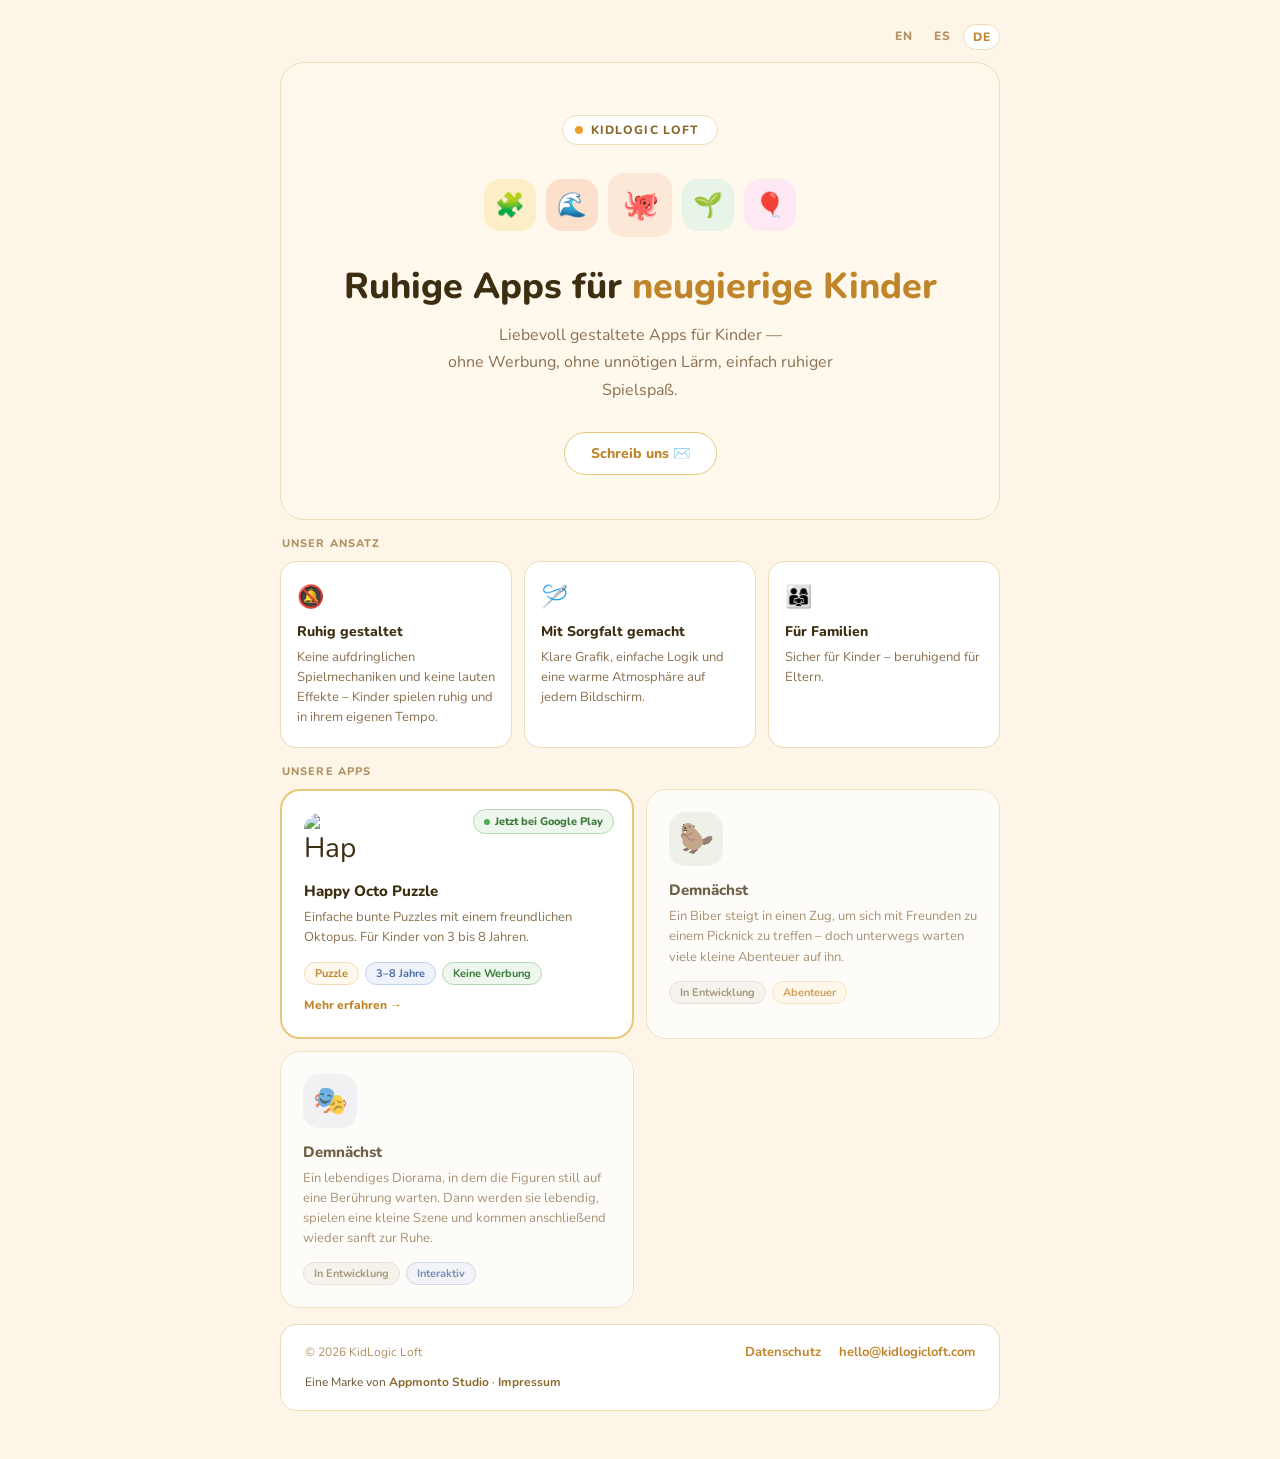
==== de/index.html @ 19730ba8 "Add Appmonto Studio attribution and imprint links KidLogic Loft is a brand of Appmonto Studio, so th" ====
<!DOCTYPE html>
<html lang="de">
<head>
  <meta charset="UTF-8" />
  <meta name="viewport" content="width=device-width, initial-scale=1.0" />
  <title>KidLogic Loft — Ruhige Apps für neugierige Kinder</title>
  <meta name="description" content="KidLogic Loft entwickelt liebevoll gestaltete Apps für Kinder — ohne Werbung, ohne unnötigen Lärm, einfach ruhiger Spielspaß." />
  <meta property="og:title" content="KidLogic Loft — Ruhige Apps für neugierige Kinder" />
  <meta property="og:description" content="Liebevoll gestaltete Apps für Kinder — ohne Werbung, ohne unnötigen Lärm, einfach ruhiger Spielspaß." />
  <meta property="og:url" content="https://kidlogicloft.com/de/" />
  <meta property="og:type" content="website" />
  <meta property="og:image" content="https://kidlogicloft.com/apps/happy-octo-puzzle/banner.png" />
  <meta property="og:image:width" content="1024" />
  <meta property="og:image:height" content="500" />
  <meta property="og:locale" content="de_DE" />
  <meta property="og:locale:alternate" content="en_US" />
  <meta property="og:locale:alternate" content="es_ES" />
  <meta name="twitter:card" content="summary_large_image" />
  <meta name="twitter:title" content="KidLogic Loft — Ruhige Apps für neugierige Kinder" />
  <meta name="twitter:description" content="Liebevoll gestaltete Apps für Kinder — ohne Werbung, ohne unnötigen Lärm." />
  <meta name="twitter:image" content="https://kidlogicloft.com/apps/happy-octo-puzzle/banner.png" />
  <meta name="theme-color" content="#fff8ec" />
  <link rel="icon" type="image/png" href="../favicon.png" />
  <link rel="apple-touch-icon" href="../apple-touch-icon.png" />
  <link rel="canonical" href="https://kidlogicloft.com/de/" />
  <link rel="alternate" hreflang="en" href="https://kidlogicloft.com/" />
  <link rel="alternate" hreflang="es" href="https://kidlogicloft.com/es/" />
  <link rel="alternate" hreflang="de" href="https://kidlogicloft.com/de/" />
  <link rel="alternate" hreflang="x-default" href="https://kidlogicloft.com/" />
  <script type="application/ld+json">
  {
    "@context": "https://schema.org",
    "@type": "Organization",
    "name": "KidLogic Loft",
    "url": "https://kidlogicloft.com",
    "description": "KidLogic Loft entwickelt liebevoll gestaltete Apps für Kinder — ohne Werbung, ohne unnötigen Lärm, einfach ruhiger Spielspaß.",
    "email": "hello@kidlogicloft.com",
    "sameAs": [
      "https://play.google.com/store/apps/developer?id=KidLogic+Loft"
    ]
  }
  </script>
  <link rel="preconnect" href="https://fonts.googleapis.com" />
  <link rel="preconnect" href="https://fonts.gstatic.com" crossorigin />
  <link href="https://fonts.googleapis.com/css2?family=Nunito:wght@400;700;800&display=swap" rel="stylesheet" />
  <link rel="stylesheet" href="../assets/home.css" />
</head>
<body>
  <main class="page">

    <!-- Language switcher -->
    <nav class="lang-switch" aria-label="Sprache">
      <a href="../" hreflang="en" lang="en">EN</a>
      <a href="../es/" hreflang="es" lang="es">ES</a>
      <a href="./" aria-current="true" hreflang="de" lang="de">DE</a>
    </nav>

    <!-- Hero -->
    <section class="hero">
      <div class="logo-badge">
        <div class="logo-dot"></div>
        <span class="logo-name">KidLogic Loft</span>
      </div>

      <div class="hero-shapes" aria-hidden="true">
        <div class="shape" style="background:#fdeec8;">🧩</div>
        <div class="shape" style="background:#fde0cc;">🌊</div>
        <div class="shape shape-lg" style="background:#fde8d8;">🐙</div>
        <div class="shape" style="background:#e8f4e8;">🌱</div>
        <div class="shape" style="background:#fde8f4;">🎈</div>
      </div>

      <h1>Ruhige Apps für <span>neugierige Kinder</span></h1>
      <p>Liebevoll gestaltete Apps für Kinder —<br>ohne Werbung, ohne unnötigen Lärm, einfach ruhiger Spielspaß.</p>
      <a class="btn-ghost" href="mailto:hello@kidlogicloft.com">Schreib uns ✉️</a>
    </section>

    <!-- Values -->
    <p class="sec-label">Unser Ansatz</p>
    <div class="values">
      <div class="val-card">
        <div class="val-icon" aria-hidden="true">🔕</div>
        <p class="val-title">Ruhig gestaltet</p>
        <p class="val-text">Keine aufdringlichen Spielmechaniken und keine lauten Effekte – Kinder spielen ruhig und in ihrem eigenen Tempo.</p>
      </div>
      <div class="val-card">
        <div class="val-icon" aria-hidden="true">🪡</div>
        <p class="val-title">Mit Sorgfalt gemacht</p>
        <p class="val-text">Klare Grafik, einfache Logik und eine warme Atmosphäre auf jedem Bildschirm.</p>
      </div>
      <div class="val-card">
        <div class="val-icon" aria-hidden="true">👨‍👩‍👧</div>
        <p class="val-title">Für Familien</p>
        <p class="val-text">Sicher für Kinder – beruhigend für Eltern.</p>
      </div>
    </div>

    <!-- Apps -->
    <p class="sec-label">Unsere Apps</p>
    <div class="apps">

      <!-- Happy Octo — live -->
      <a class="app-card app-card--live" href="apps/happy-octo-puzzle/">
        <div class="live-badge"><div class="live-dot"></div>Jetzt bei Google Play</div>
        <div class="app-icon"><img src="../apps/happy-octo-puzzle/icon.png" alt="Happy Octo Puzzle Symbol" /></div>
        <p class="app-name">Happy Octo Puzzle</p>
        <p class="app-desc">Einfache bunte Puzzles mit einem freundlichen Oktopus. Für Kinder von 3 bis 8 Jahren.</p>
        <div class="app-tags">
          <span class="tag tag--warm">Puzzle</span>
          <span class="tag tag--blue">3–8 Jahre</span>
          <span class="tag tag--green">Keine Werbung</span>
        </div>
        <span class="play-link">Mehr erfahren →</span>
      </a>

      <!-- WIP 1 -->
      <div class="app-card app-card--wip">
        <div class="app-icon" style="background:#e8f0e8;">🦫</div>
        <p class="app-name">Demnächst</p>
        <p class="app-desc">Ein Biber steigt in einen Zug, um sich mit Freunden zu einem Picknick zu treffen – doch unterwegs warten viele kleine Abenteuer auf ihn.</p>
        <div class="app-tags">
          <span class="tag tag--gray">In Entwicklung</span>
          <span class="tag tag--warm">Abenteuer</span>
        </div>
      </div>

      <!-- WIP 2 -->
      <div class="app-card app-card--wip">
        <div class="app-icon" style="background:#eef0f8;">🎭</div>
        <p class="app-name">Demnächst</p>
        <p class="app-desc">Ein lebendiges Diorama, in dem die Figuren still auf eine Berührung warten. Dann werden sie lebendig, spielen eine kleine Szene und kommen anschließend wieder sanft zur Ruhe.</p>
        <div class="app-tags">
          <span class="tag tag--gray">In Entwicklung</span>
          <span class="tag tag--blue">Interaktiv</span>
        </div>
      </div>

    </div>

    <!-- Footer -->
    <footer class="footer">
      <span class="footer-copy">© 2026 KidLogic Loft</span>
      <div class="footer-links">
        <a class="footer-link" href="privacy/">Datenschutz</a>
        <a class="footer-link" href="mailto:hello@kidlogicloft.com">hello@kidlogicloft.com</a>
      </div>
      <p class="footer-studio">Eine Marke von <a class="footer-studio-link" href="https://appmonto.com" rel="noopener">Appmonto Studio</a> · <a class="footer-studio-link" href="https://appmonto.com/legal/" rel="noopener">Impressum</a></p>
    </footer>

  </main>
</body>
</html>
---- assets/home.css ----
*, *::before, *::after { box-sizing: border-box; margin: 0; padding: 0; }

body {
  font-family: 'Nunito', sans-serif;
  background: #fdf6e8;
  color: #3d2e12;
  min-height: 100vh;
  padding: 24px 16px 48px;
}

.page {
  max-width: 720px;
  margin: 0 auto;
}

/* ── Language switcher ── */
.lang-switch {
  display: flex;
  justify-content: flex-end;
  gap: 4px;
  margin-bottom: 12px;
}
.lang-switch a {
  font-size: 12px;
  font-weight: 800;
  letter-spacing: 0.04em;
  text-transform: uppercase;
  color: #b09060;
  text-decoration: none;
  padding: 4px 9px;
  border-radius: 100px;
  transition: background 0.15s, color 0.15s;
}
.lang-switch a:hover { background: #fff3de; color: #c0842a; }
.lang-switch a[aria-current="true"] {
  background: #fff;
  color: #c0842a;
  border: 1px solid #f0ddb8;
}

/* ── Hero ── */
.hero {
  background: #fff8ec;
  border-radius: 24px;
  border: 1px solid #f0ddb8;
  padding: 52px 40px 44px;
  text-align: center;
  margin-bottom: 16px;
}

.logo-badge {
  display: inline-flex;
  align-items: center;
  gap: 8px;
  background: #fff;
  border-radius: 100px;
  padding: 6px 18px 6px 12px;
  border: 1px solid #f0ddb8;
  margin-bottom: 28px;
}
.logo-dot {
  width: 8px;
  height: 8px;
  border-radius: 50%;
  background: #e8a030;
  flex-shrink: 0;
}
.logo-name {
  font-size: 12px;
  font-weight: 800;
  color: #8a6a2e;
  letter-spacing: 0.09em;
  text-transform: uppercase;
}

.hero-shapes {
  display: flex;
  justify-content: center;
  align-items: center;
  gap: 10px;
  margin-bottom: 28px;
}
.shape {
  border-radius: 16px;
  display: flex;
  align-items: center;
  justify-content: center;
  font-size: 24px;
  width: 52px;
  height: 52px;
}
.shape-lg {
  width: 64px;
  height: 64px;
  font-size: 30px;
}

.hero h1 {
  font-size: 36px;
  font-weight: 800;
  color: #3d2e12;
  line-height: 1.2;
  margin-bottom: 14px;
}
.hero h1 span { color: #c0842a; }

.hero p {
  font-size: 16px;
  color: #8a7050;
  line-height: 1.7;
  margin-bottom: 28px;
  max-width: 420px;
  margin-left: auto;
  margin-right: auto;
}

.btn-ghost {
  display: inline-block;
  background: #fff;
  border: 1px solid #e8c878;
  border-radius: 100px;
  padding: 11px 26px;
  font-size: 14px;
  font-weight: 800;
  color: #c0842a;
  font-family: 'Nunito', sans-serif;
  text-decoration: none;
  cursor: pointer;
  transition: background 0.15s;
}
.btn-ghost:hover { background: #fef3de; }

/* ── Section label ── */
.sec-label {
  font-size: 11px;
  font-weight: 800;
  letter-spacing: 0.1em;
  text-transform: uppercase;
  color: #b09060;
  margin-bottom: 10px;
  padding-left: 2px;
}

/* ── Values ── */
.values {
  display: grid;
  grid-template-columns: repeat(3, 1fr);
  gap: 12px;
  margin-bottom: 16px;
}
.val-card {
  background: #fff;
  border-radius: 16px;
  border: 1px solid #ecddb5;
  padding: 20px 16px;
}
.val-icon { font-size: 22px; margin-bottom: 10px; }
.val-title {
  font-size: 14px;
  font-weight: 800;
  color: #3d2e12;
  margin-bottom: 6px;
}
.val-text {
  font-size: 13px;
  color: #8a7050;
  line-height: 1.55;
}

/* ── Apps grid ── */
.apps {
  display: grid;
  grid-template-columns: 1fr 1fr;
  gap: 12px;
  margin-bottom: 16px;
}

.app-card {
  background: #fff;
  border-radius: 20px;
  border: 1px solid #ecddb5;
  padding: 22px;
  position: relative;
  transition: background 0.15s;
}
.app-card--live {
  border: 2px solid #e8c878;
  cursor: pointer;
  text-decoration: none;
  display: block;
  color: inherit;
}
.app-card--live:hover { background: #fffdf7; }
.app-card--wip { opacity: 0.75; }

.live-badge {
  position: absolute;
  top: 18px;
  right: 18px;
  display: flex;
  align-items: center;
  gap: 5px;
  background: #edf7ed;
  border-radius: 100px;
  padding: 4px 10px;
  font-size: 11px;
  font-weight: 800;
  color: #3a7a3a;
  border: 1px solid #b5d9b5;
}
.live-dot {
  width: 6px;
  height: 6px;
  border-radius: 50%;
  background: #4caf50;
}

.app-icon {
  width: 54px;
  height: 54px;
  border-radius: 16px;
  display: flex;
  align-items: center;
  justify-content: center;
  font-size: 28px;
  margin-bottom: 14px;
  overflow: hidden;
}
.app-icon img {
  width: 100%;
  height: 100%;
  object-fit: cover;
  display: block;
}

.app-name {
  font-size: 15px;
  font-weight: 800;
  color: #3d2e12;
  margin-bottom: 6px;
}
.app-desc {
  font-size: 13px;
  color: #8a7050;
  line-height: 1.55;
  margin-bottom: 14px;
}

.app-tags { display: flex; flex-wrap: wrap; gap: 6px; }
.tag {
  font-size: 11px;
  font-weight: 700;
  border-radius: 100px;
  padding: 3px 10px;
}
.tag--green  { background: #edf7ed; color: #3a7a3a; border: 1px solid #b5d9b5; }
.tag--warm   { background: #fff8ec; color: #c0842a; border: 1px solid #f0ddb8; }
.tag--blue   { background: #eef3fb; color: #4a6ea8; border: 1px solid #c0d0ea; }
.tag--gray   { background: #f4f2ee; color: #8a7a5a; border: 1px solid #ddd9ce; }

.play-link {
  display: inline-flex;
  align-items: center;
  gap: 5px;
  margin-top: 12px;
  font-size: 12px;
  font-weight: 800;
  color: #c0842a;
}

/* ── Footer ── */
.footer {
  background: #fff;
  border-radius: 16px;
  border: 1px solid #ecddb5;
  padding: 18px 24px;
  display: flex;
  align-items: center;
  justify-content: space-between;
  flex-wrap: wrap;
  gap: 10px 20px;
}
.footer-copy { font-size: 12px; color: #b09060; }
.footer-links {
  display: flex;
  align-items: center;
  flex-wrap: wrap;
  gap: 10px 18px;
}
.footer-link {
  font-size: 13px;
  color: #c0842a;
  font-weight: 700;
  text-decoration: none;
}
.footer-link:hover { text-decoration: underline; }

/* ── Responsive ── */
@media (max-width: 560px) {
  .hero { padding: 36px 24px 32px; }
  .hero h1 { font-size: 28px; }
  .values { grid-template-columns: 1fr; }
  .apps { grid-template-columns: 1fr; }
  .hero-shapes .shape:nth-child(4),
  .hero-shapes .shape:nth-child(5) { display: none; }
}

@media (prefers-reduced-motion: reduce) {
  * { transition: none !important; }
}

/* ── Studio line (Appmonto Studio) ── */
.footer-studio {
  flex-basis: 100%;
  margin: 2px 0 0;
  font-size: 12px;
  line-height: 1.6;
  color: #6b5432;
}
.footer-studio-link {
  color: #8a6a2e;
  font-weight: 700;
  text-decoration: none;
}
.footer-studio-link:hover { text-decoration: underline; }
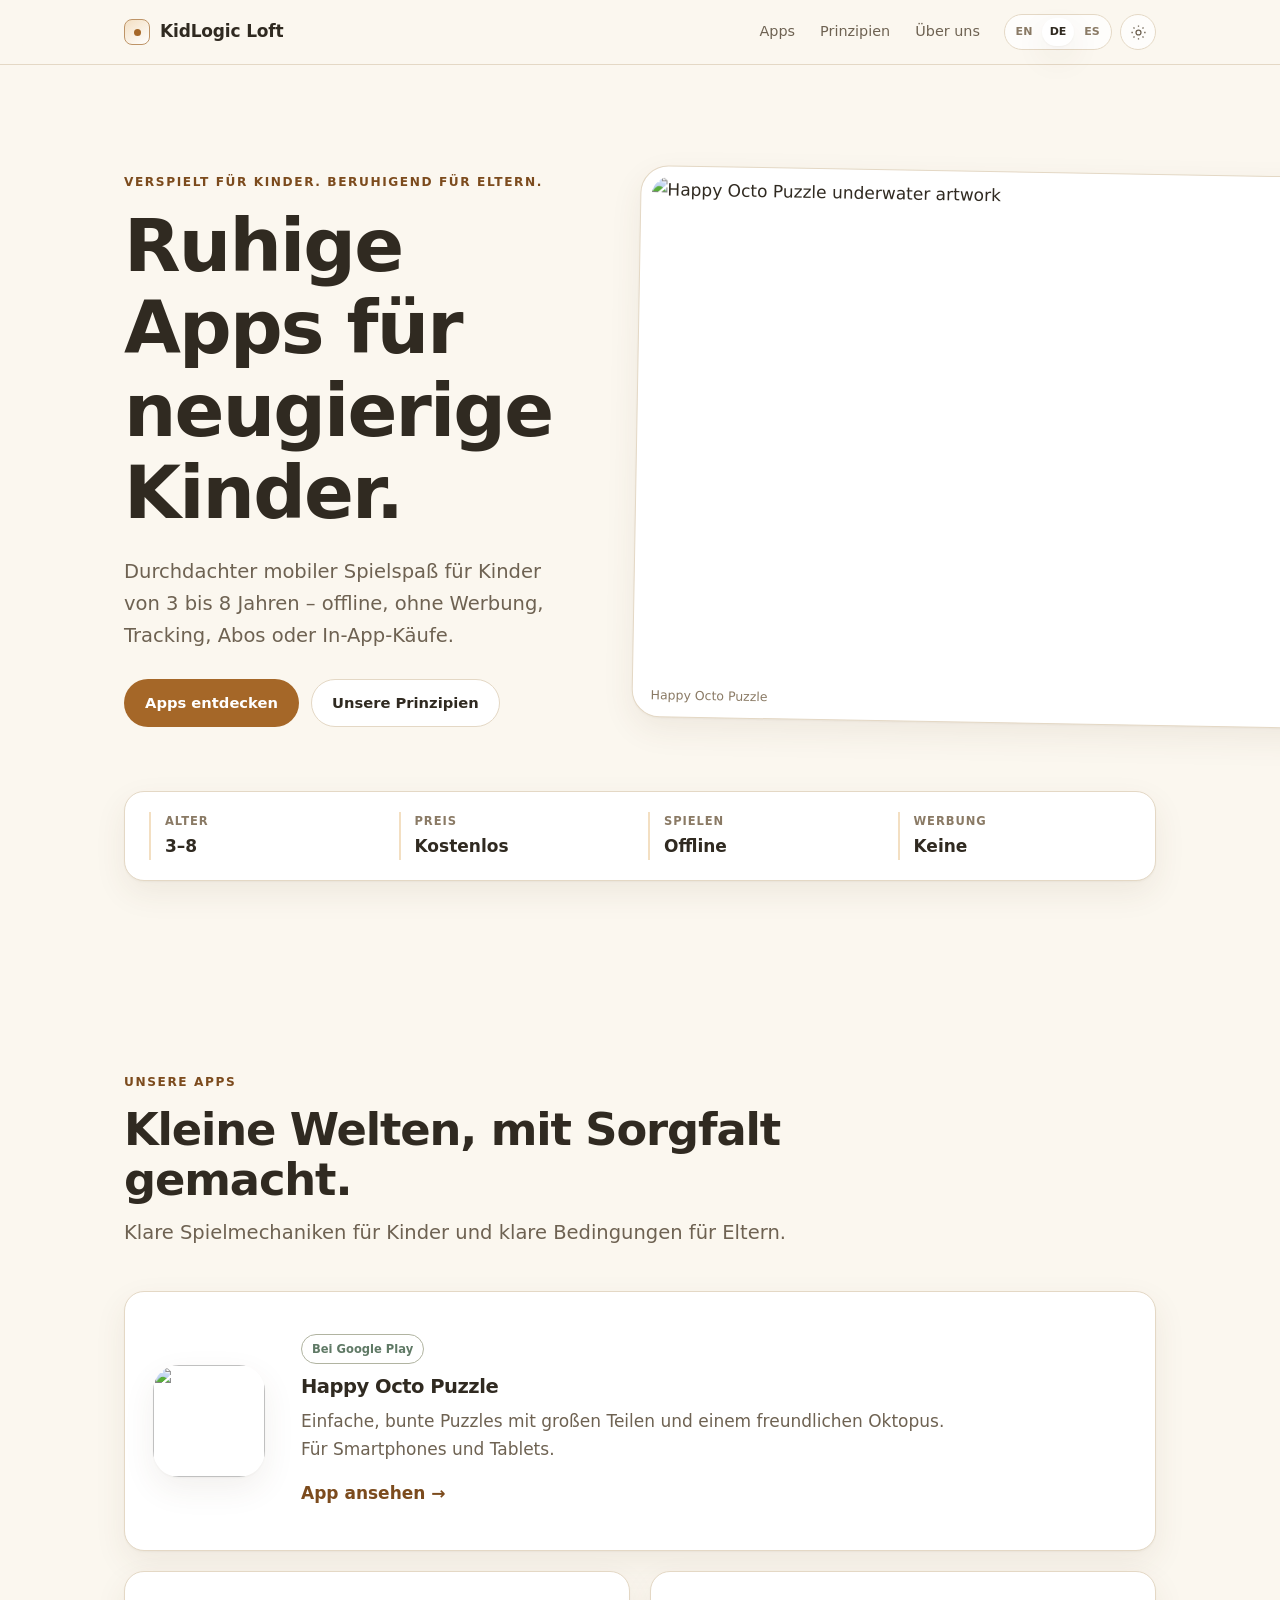
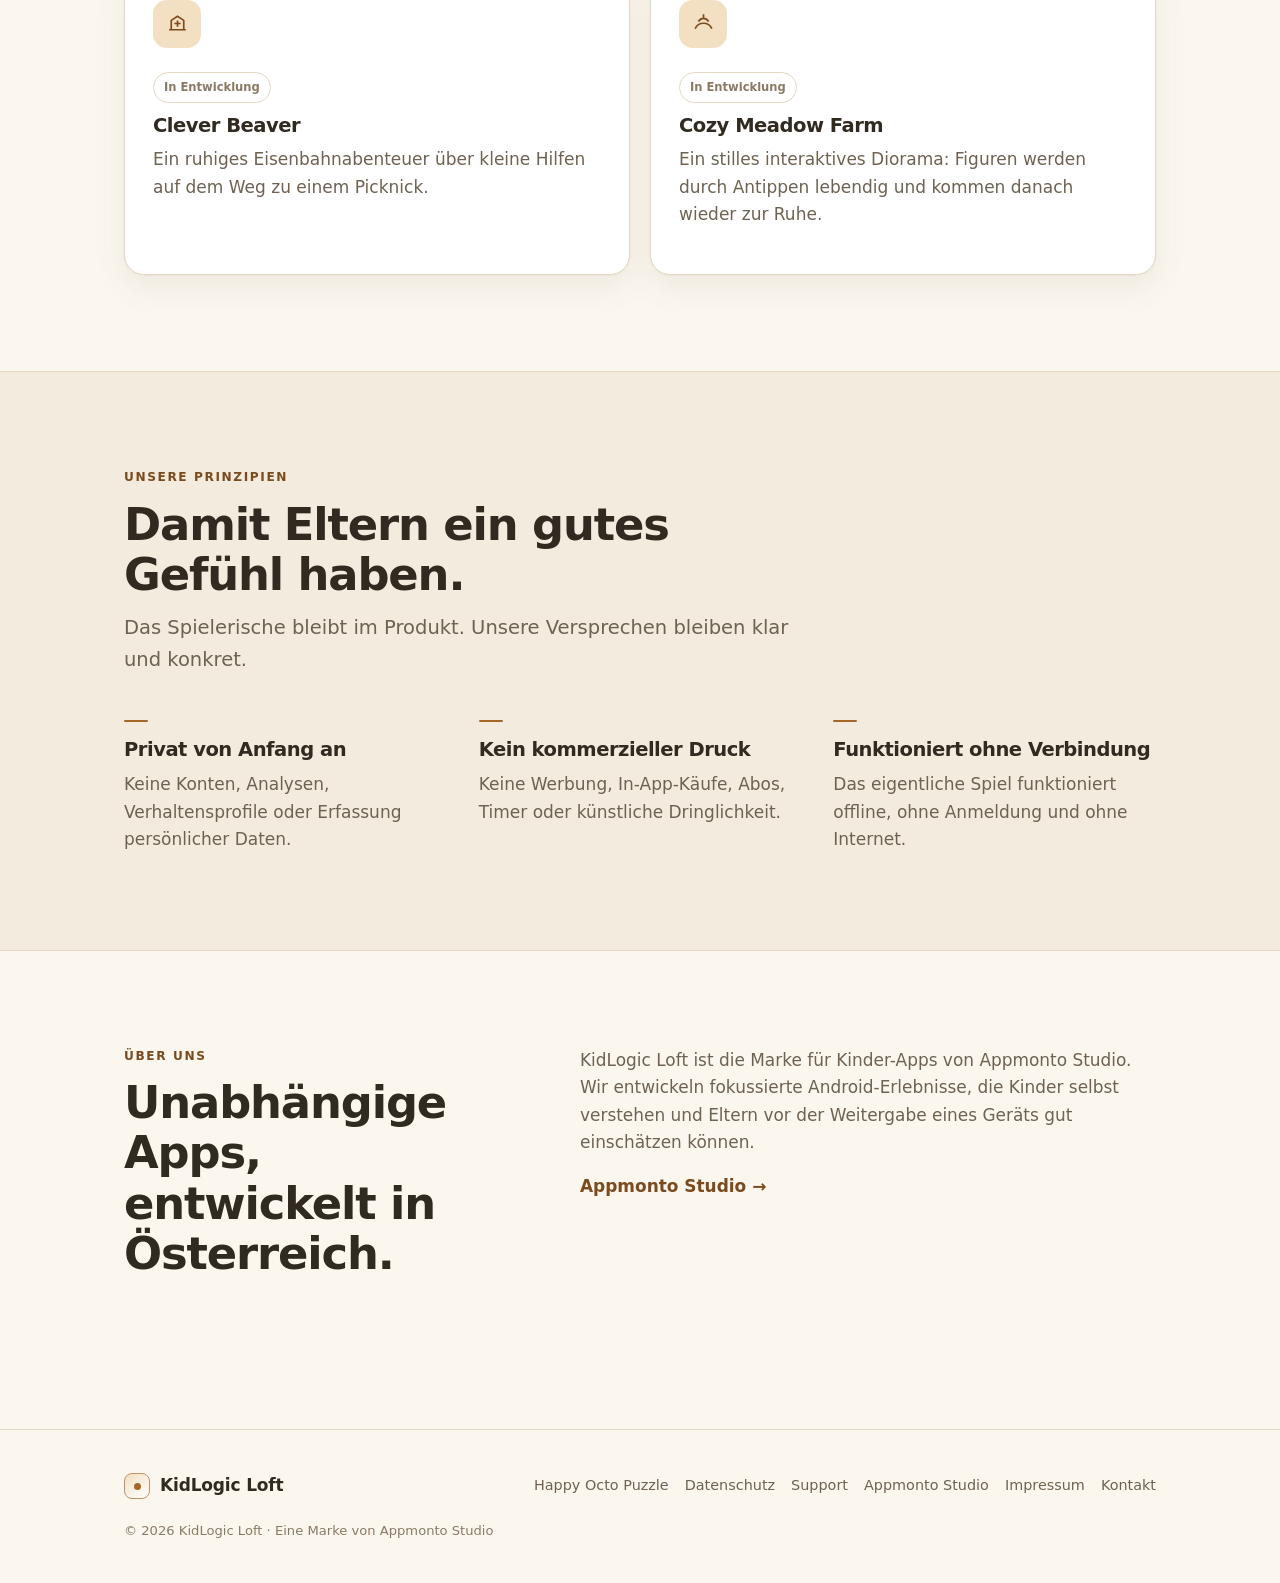
==== commit edf6230c: "Rebuild the site shell: shared stylesheet, dark mode, generated landing pages - Replace the per-page" ====
--- a/de/index.html
+++ b/de/index.html
@@ -1,152 +1,42 @@
 <!DOCTYPE html>
-<html lang="de">
+<html lang="de" data-theme="light">
 <head>
   <meta charset="UTF-8" />
   <meta name="viewport" content="width=device-width, initial-scale=1.0" />
-  <title>KidLogic Loft — Ruhige Apps für neugierige Kinder</title>
-  <meta name="description" content="KidLogic Loft entwickelt liebevoll gestaltete Apps für Kinder — ohne Werbung, ohne unnötigen Lärm, einfach ruhiger Spielspaß." />
-  <meta property="og:title" content="KidLogic Loft — Ruhige Apps für neugierige Kinder" />
-  <meta property="og:description" content="Liebevoll gestaltete Apps für Kinder — ohne Werbung, ohne unnötigen Lärm, einfach ruhiger Spielspaß." />
-  <meta property="og:url" content="https://kidlogicloft.com/de/" />
-  <meta property="og:type" content="website" />
+  <script>try{document.documentElement.dataset.theme=localStorage.getItem('kidlogic-theme')==='dark'?'dark':'light'}catch(_){document.documentElement.dataset.theme='light'}</script>
+  <title>KidLogic Loft — Ruhige Kinder-Apps ohne Werbung und Lärm</title>
+  <meta name="description" content="KidLogic Loft entwickelt ruhige, werbefreie Apps für Kinder von 3 bis 8 Jahren. Sorgfältig gestaltete Puzzlespiele für Kinder und Eltern." />
+  <meta name="theme-color" content="#FBF7EF" />
+  <meta property="og:title" content="KidLogic Loft — Ruhige Kinder-Apps ohne Werbung und Lärm" />
+  <meta property="og:description" content="KidLogic Loft entwickelt ruhige, werbefreie Apps für Kinder von 3 bis 8 Jahren. Sorgfältig gestaltete Puzzlespiele für Kinder und Eltern." />
+  <meta property="og:url" content="https://kidlogicloft.com/de/" /><meta property="og:type" content="website" />
   <meta property="og:image" content="https://kidlogicloft.com/apps/happy-octo-puzzle/banner.png" />
-  <meta property="og:image:width" content="1024" />
-  <meta property="og:image:height" content="500" />
+  <meta property="og:image:width" content="1024" /><meta property="og:image:height" content="500" />
   <meta property="og:locale" content="de_DE" />
-  <meta property="og:locale:alternate" content="en_US" />
-  <meta property="og:locale:alternate" content="es_ES" />
   <meta name="twitter:card" content="summary_large_image" />
-  <meta name="twitter:title" content="KidLogic Loft — Ruhige Apps für neugierige Kinder" />
-  <meta name="twitter:description" content="Liebevoll gestaltete Apps für Kinder — ohne Werbung, ohne unnötigen Lärm." />
-  <meta name="twitter:image" content="https://kidlogicloft.com/apps/happy-octo-puzzle/banner.png" />
-  <meta name="theme-color" content="#fff8ec" />
-  <link rel="icon" type="image/png" href="../favicon.png" />
-  <link rel="apple-touch-icon" href="../apple-touch-icon.png" />
+  <link rel="icon" type="image/png" href="/favicon.png" /><link rel="apple-touch-icon" href="/apple-touch-icon.png" />
   <link rel="canonical" href="https://kidlogicloft.com/de/" />
-  <link rel="alternate" hreflang="en" href="https://kidlogicloft.com/" />
-  <link rel="alternate" hreflang="es" href="https://kidlogicloft.com/es/" />
-  <link rel="alternate" hreflang="de" href="https://kidlogicloft.com/de/" />
-  <link rel="alternate" hreflang="x-default" href="https://kidlogicloft.com/" />
-  <script type="application/ld+json">
-  {
-    "@context": "https://schema.org",
-    "@type": "Organization",
-    "name": "KidLogic Loft",
-    "url": "https://kidlogicloft.com",
-    "description": "KidLogic Loft entwickelt liebevoll gestaltete Apps für Kinder — ohne Werbung, ohne unnötigen Lärm, einfach ruhiger Spielspaß.",
-    "email": "hello@kidlogicloft.com",
-    "sameAs": [
-      "https://play.google.com/store/apps/developer?id=KidLogic+Loft"
-    ]
-  }
-  </script>
-  <link rel="preconnect" href="https://fonts.googleapis.com" />
-  <link rel="preconnect" href="https://fonts.gstatic.com" crossorigin />
-  <link href="https://fonts.googleapis.com/css2?family=Nunito:wght@400;700;800&display=swap" rel="stylesheet" />
-  <link rel="stylesheet" href="../assets/home.css" />
+  <link rel="alternate" hreflang="en" href="https://kidlogicloft.com/" /><link rel="alternate" hreflang="de" href="https://kidlogicloft.com/de/" /><link rel="alternate" hreflang="es" href="https://kidlogicloft.com/es/" /><link rel="alternate" hreflang="x-default" href="https://kidlogicloft.com/" />
+  <script type="application/ld+json">{"@context":"https://schema.org","@type":"Organization","name":"KidLogic Loft","url":"https://kidlogicloft.com","description":"KidLogic Loft entwickelt ruhige, werbefreie Apps für Kinder von 3 bis 8 Jahren. Sorgfältig gestaltete Puzzlespiele für Kinder und Eltern.","email":"hello@kidlogicloft.com","parentOrganization":{"@type":"Organization","name":"Appmonto Studio","url":"https://appmonto.com"}}</script>
+  <link rel="stylesheet" href="/assets/site.css" />
 </head>
 <body>
-  <main class="page">
-
-    <!-- Language switcher -->
-    <nav class="lang-switch" aria-label="Sprache">
-      <a href="../" hreflang="en" lang="en">EN</a>
-      <a href="../es/" hreflang="es" lang="es">ES</a>
-      <a href="./" aria-current="true" hreflang="de" lang="de">DE</a>
-    </nav>
-
-    <!-- Hero -->
-    <section class="hero">
-      <div class="logo-badge">
-        <div class="logo-dot"></div>
-        <span class="logo-name">KidLogic Loft</span>
-      </div>
-
-      <div class="hero-shapes" aria-hidden="true">
-        <div class="shape" style="background:#fdeec8;">🧩</div>
-        <div class="shape" style="background:#fde0cc;">🌊</div>
-        <div class="shape shape-lg" style="background:#fde8d8;">🐙</div>
-        <div class="shape" style="background:#e8f4e8;">🌱</div>
-        <div class="shape" style="background:#fde8f4;">🎈</div>
-      </div>
-
-      <h1>Ruhige Apps für <span>neugierige Kinder</span></h1>
-      <p>Liebevoll gestaltete Apps für Kinder —<br>ohne Werbung, ohne unnötigen Lärm, einfach ruhiger Spielspaß.</p>
-      <a class="btn-ghost" href="mailto:hello@kidlogicloft.com">Schreib uns ✉️</a>
-    </section>
-
-    <!-- Values -->
-    <p class="sec-label">Unser Ansatz</p>
-    <div class="values">
-      <div class="val-card">
-        <div class="val-icon" aria-hidden="true">🔕</div>
-        <p class="val-title">Ruhig gestaltet</p>
-        <p class="val-text">Keine aufdringlichen Spielmechaniken und keine lauten Effekte – Kinder spielen ruhig und in ihrem eigenen Tempo.</p>
-      </div>
-      <div class="val-card">
-        <div class="val-icon" aria-hidden="true">🪡</div>
-        <p class="val-title">Mit Sorgfalt gemacht</p>
-        <p class="val-text">Klare Grafik, einfache Logik und eine warme Atmosphäre auf jedem Bildschirm.</p>
-      </div>
-      <div class="val-card">
-        <div class="val-icon" aria-hidden="true">👨‍👩‍👧</div>
-        <p class="val-title">Für Familien</p>
-        <p class="val-text">Sicher für Kinder – beruhigend für Eltern.</p>
-      </div>
-    </div>
-
-    <!-- Apps -->
-    <p class="sec-label">Unsere Apps</p>
-    <div class="apps">
-
-      <!-- Happy Octo — live -->
-      <a class="app-card app-card--live" href="apps/happy-octo-puzzle/">
-        <div class="live-badge"><div class="live-dot"></div>Jetzt bei Google Play</div>
-        <div class="app-icon"><img src="../apps/happy-octo-puzzle/icon.png" alt="Happy Octo Puzzle Symbol" /></div>
-        <p class="app-name">Happy Octo Puzzle</p>
-        <p class="app-desc">Einfache bunte Puzzles mit einem freundlichen Oktopus. Für Kinder von 3 bis 8 Jahren.</p>
-        <div class="app-tags">
-          <span class="tag tag--warm">Puzzle</span>
-          <span class="tag tag--blue">3–8 Jahre</span>
-          <span class="tag tag--green">Keine Werbung</span>
-        </div>
-        <span class="play-link">Mehr erfahren →</span>
-      </a>
-
-      <!-- WIP 1 -->
-      <div class="app-card app-card--wip">
-        <div class="app-icon" style="background:#e8f0e8;">🦫</div>
-        <p class="app-name">Demnächst</p>
-        <p class="app-desc">Ein Biber steigt in einen Zug, um sich mit Freunden zu einem Picknick zu treffen – doch unterwegs warten viele kleine Abenteuer auf ihn.</p>
-        <div class="app-tags">
-          <span class="tag tag--gray">In Entwicklung</span>
-          <span class="tag tag--warm">Abenteuer</span>
-        </div>
-      </div>
-
-      <!-- WIP 2 -->
-      <div class="app-card app-card--wip">
-        <div class="app-icon" style="background:#eef0f8;">🎭</div>
-        <p class="app-name">Demnächst</p>
-        <p class="app-desc">Ein lebendiges Diorama, in dem die Figuren still auf eine Berührung warten. Dann werden sie lebendig, spielen eine kleine Szene und kommen anschließend wieder sanft zur Ruhe.</p>
-        <div class="app-tags">
-          <span class="tag tag--gray">In Entwicklung</span>
-          <span class="tag tag--blue">Interaktiv</span>
-        </div>
-      </div>
-
-    </div>
-
-    <!-- Footer -->
-    <footer class="footer">
-      <span class="footer-copy">© 2026 KidLogic Loft</span>
-      <div class="footer-links">
-        <a class="footer-link" href="privacy/">Datenschutz</a>
-        <a class="footer-link" href="mailto:hello@kidlogicloft.com">hello@kidlogicloft.com</a>
-      </div>
-      <p class="footer-studio">Eine Marke von <a class="footer-studio-link" href="https://appmonto.com" rel="noopener">Appmonto Studio</a> · <a class="footer-studio-link" href="https://appmonto.com/legal/" rel="noopener">Impressum</a></p>
-    </footer>
-
+  <a class="skip-link" href="#main">Skip to content</a>
+  <header class="site-header"><div class="container header-inner">
+    <a class="brand" href="/de/" aria-label="KidLogic Loft home"><span class="brand-mark" aria-hidden="true"></span><span>KidLogic Loft</span></a>
+    <nav class="primary-nav" aria-label="Primary"><a href="#apps">Apps</a><a href="#principles">Prinzipien</a><a href="#about">Über uns</a></nav>
+    <div class="header-tools"><nav class="lang-switch" aria-label="Language"><a href="/" hreflang="en" lang="en">EN</a><a href="/de/" hreflang="de" lang="de" aria-current="page">DE</a><a href="/es/" hreflang="es" lang="es">ES</a></nav><button class="theme-toggle" type="button" data-theme-toggle data-label-dark="Dunkles Design verwenden" data-label-light="Helles Design verwenden" aria-label="Dunkles Design verwenden" aria-pressed="false"><svg class="theme-toggle__sun" viewBox="0 0 24 24" aria-hidden="true" fill="none" stroke="currentColor" stroke-width="1.8"><circle cx="12" cy="12" r="3.5"/><path d="M12 2v2M12 20v2M4.93 4.93l1.42 1.42M17.66 17.66l1.41 1.41M2 12h2M20 12h2M4.93 19.07l1.42-1.42M17.66 6.34l1.41-1.41"/></svg><svg class="theme-toggle__moon" viewBox="0 0 24 24" aria-hidden="true" fill="none" stroke="currentColor" stroke-width="1.8"><path d="M20 15.1A8.5 8.5 0 0 1 8.9 4a8.5 8.5 0 1 0 11.1 11.1Z"/></svg></button></div>
+  </div></header>
+  <main id="main">
+    <section class="hero"><div class="container hero-grid"><div class="hero-copy"><p class="eyebrow">Verspielt für Kinder. Beruhigend für Eltern.</p><h1>Ruhige Apps für neugierige Kinder.</h1><p class="lead">Durchdachter mobiler Spielspaß für Kinder von 3 bis 8 Jahren – offline, ohne Werbung, Tracking, Abos oder In-App-Käufe.</p><div class="button-row"><a class="button button--primary" href="#apps">Apps entdecken</a><a class="button button--ghost" href="#principles">Unsere Prinzipien</a></div></div><figure class="hero-art"><img src="/apps/happy-octo-puzzle/banner.png" alt="Happy Octo Puzzle underwater artwork" width="1024" height="500" /><figcaption>Happy Octo Puzzle</figcaption></figure></div><div class="container"><dl class="trust-bar"><div><dt>Alter</dt><dd>3–8</dd></div><div><dt>Preis</dt><dd>Kostenlos</dd></div><div><dt>Spielen</dt><dd>Offline</dd></div><div><dt>Werbung</dt><dd>Keine</dd></div></dl></div></section>
+    <section id="apps"><div class="container"><div class="section-head"><p class="eyebrow">Unsere Apps</p><h2>Kleine Welten, mit Sorgfalt gemacht.</h2><p class="lead">Klare Spielmechaniken für Kinder und klare Bedingungen für Eltern.</p></div><div class="product-grid">
+      <a class="product-card product-card--featured" href="/de/apps/happy-octo-puzzle/"><img class="product-icon" src="/apps/happy-octo-puzzle/icon.png" alt="" width="96" height="96" /><div><span class="status status--live">Bei Google Play</span><h3>Happy Octo Puzzle</h3><p>Einfache, bunte Puzzles mit großen Teilen und einem freundlichen Oktopus. Für Smartphones und Tablets.</p><span class="text-link">App ansehen →</span></div></a>
+      <article class="product-card"><span class="product-symbol" aria-hidden="true"><svg viewBox="0 0 24 24" fill="none" stroke="currentColor" stroke-width="1.6"><path d="M4 18h16M6 18V9l6-4 6 4v9M9 12h6M12 9v6"/></svg></span><span class="status">In Entwicklung</span><h3>Clever Beaver</h3><p>Ein ruhiges Eisenbahnabenteuer über kleine Hilfen auf dem Weg zu einem Picknick.</p></article>
+      <article class="product-card"><span class="product-symbol" aria-hidden="true"><svg viewBox="0 0 24 24" fill="none" stroke="currentColor" stroke-width="1.6"><path d="M4 17c3-7 13-7 16 0M7 10c1.5-2 3-3 5-3s3.5 1 5 3M12 7V3"/></svg></span><span class="status">In Entwicklung</span><h3>Cozy Meadow Farm</h3><p>Ein stilles interaktives Diorama: Figuren werden durch Antippen lebendig und kommen danach wieder zur Ruhe.</p></article>
+    </div></div></section>
+    <section id="principles" class="section-tint"><div class="container"><div class="section-head"><p class="eyebrow">Unsere Prinzipien</p><h2>Damit Eltern ein gutes Gefühl haben.</h2><p class="lead">Das Spielerische bleibt im Produkt. Unsere Versprechen bleiben klar und konkret.</p></div><div class="principles-grid"><article class="principle-card"><span class="line-icon" aria-hidden="true"></span><h3>Privat von Anfang an</h3><p>Keine Konten, Analysen, Verhaltensprofile oder Erfassung persönlicher Daten.</p></article><article class="principle-card"><span class="line-icon" aria-hidden="true"></span><h3>Kein kommerzieller Druck</h3><p>Keine Werbung, In-App-Käufe, Abos, Timer oder künstliche Dringlichkeit.</p></article><article class="principle-card"><span class="line-icon" aria-hidden="true"></span><h3>Funktioniert ohne Verbindung</h3><p>Das eigentliche Spiel funktioniert offline, ohne Anmeldung und ohne Internet.</p></article></div></div></section>
+    <section id="about"><div class="container about-grid"><div class="section-head"><p class="eyebrow">Über uns</p><h2>Unabhängige Apps, entwickelt in Österreich.</h2></div><div class="about-copy"><p>KidLogic Loft ist die Marke für Kinder-Apps von Appmonto Studio. Wir entwickeln fokussierte Android-Erlebnisse, die Kinder selbst verstehen und Eltern vor der Weitergabe eines Geräts gut einschätzen können.</p><a class="text-link" href="https://appmonto.com" rel="noopener">Appmonto Studio →</a></div></div></section>
   </main>
-</body>
-</html>
+  <footer class="site-footer"><div class="container footer-grid"><a class="brand" href="/de/"><span class="brand-mark" aria-hidden="true"></span><span>KidLogic Loft</span></a><nav class="footer-links" aria-label="Footer"><a href="/de/apps/happy-octo-puzzle/">Happy Octo Puzzle</a><a href="/de/privacy/">Datenschutz</a><a href="mailto:hello@kidlogicloft.com?subject=Support">Support</a><a href="https://appmonto.com" rel="noopener">Appmonto Studio</a><a href="https://appmonto.com/legal/" rel="noopener">Impressum</a><a href="mailto:hello@kidlogicloft.com">Kontakt</a></nav><small>© <span id="year">2026</span> KidLogic Loft · Eine Marke von Appmonto Studio</small></div></footer>
+  <script src="/assets/site.js" defer></script>
+</body></html>
--- a/assets/site.css
+++ b/assets/site.css
@@ -0,0 +1,114 @@
+/* KidLogic Loft — Appmonto family shell, local and dependency-free. */
+:root, :root[data-theme="light"] {
+  --bg: #FBF7EF; --bg-tint: #F3EBDD; --surface: #FFFFFF;
+  --ink: #302A21; --ink-soft: #6E6252; --ink-faint: #8A7A65;
+  --line: #E4D8C5; --accent: #A56728; --accent-strong: #7C4B1D;
+  --accent-soft: #F3DFC2; --sage: #5F7965; --blue: #55738A;
+  --shadow: 0 1px 2px rgba(48,42,33,.04), 0 12px 32px rgba(90,67,35,.08);
+  --radius: 20px; --radius-lg: 28px; --maxw: 1080px;
+}
+:root[data-theme="dark"] {
+  --bg: #201D19; --bg-tint: #29251F; --surface: #2D2923;
+  --ink: #F5EFE5; --ink-soft: #C3B8A8; --ink-faint: #9E9180;
+  --line: #433B31; --accent: #E2AD6E; --accent-strong: #F0C58F;
+  --accent-soft: #443522; --sage: #9DB3A0; --blue: #9CB7C9;
+  --shadow: 0 1px 2px rgba(0,0,0,.3), 0 14px 36px rgba(0,0,0,.28);
+}
+*, *::before, *::after { box-sizing: border-box; }
+html { scroll-behavior: smooth; -webkit-text-size-adjust: 100%; }
+body { margin: 0; background: var(--bg); color: var(--ink); font: 17px/1.62 system-ui,-apple-system,"Segoe UI",Roboto,Arial,sans-serif; -webkit-font-smoothing: antialiased; }
+img, svg { display: block; max-width: 100%; }
+a { color: inherit; }
+.container { width: 100%; max-width: var(--maxw); margin-inline: auto; padding-inline: 24px; }
+.skip-link { position: absolute; left: -9999px; top: 0; z-index: 100; padding: 10px 16px; background: var(--surface); }
+.skip-link:focus { left: 0; }
+:focus-visible { outline: 2px solid var(--accent); outline-offset: 3px; }
+h1,h2,h3,p { margin-top: 0; }
+h1,h2,h3 { line-height: 1.12; letter-spacing: -.025em; }
+h1 { font-size: clamp(2.55rem,6vw,4.6rem); max-width: 12ch; margin-bottom: 22px; }
+h2 { font-size: clamp(1.9rem,4vw,2.8rem); margin-bottom: 12px; }
+h3 { font-size: 1.22rem; margin-bottom: 10px; }
+.lead { color: var(--ink-soft); font-size: clamp(1.05rem,2vw,1.22rem); }
+.eyebrow { margin-bottom: 12px; color: var(--accent-strong); font-size: .76rem; font-weight: 750; letter-spacing: .13em; text-transform: uppercase; }
+
+.site-header { position: sticky; top: 0; z-index: 50; border-bottom: 1px solid var(--line); background: color-mix(in srgb,var(--bg) 86%,transparent); backdrop-filter: saturate(140%) blur(12px); }
+.header-inner { min-height: 64px; display: flex; align-items: center; gap: 24px; }
+.brand { display: inline-flex; align-items: center; gap: 10px; text-decoration: none; font-weight: 760; letter-spacing: -.01em; white-space: nowrap; }
+.brand-mark { width: 26px; height: 26px; border: 1px solid color-mix(in srgb,var(--accent) 60%,var(--line)); border-radius: 8px; background: linear-gradient(145deg,var(--accent-soft),transparent), var(--surface); position: relative; }
+.brand-mark::after { content:""; position:absolute; width:7px; height:7px; border-radius:50%; background:var(--accent); inset:9px; }
+.primary-nav { display: flex; gap: 25px; margin-left: auto; }
+.primary-nav a,.footer-links a { color: var(--ink-soft); text-decoration: none; font-size: .9rem; }
+.primary-nav a:hover,.footer-links a:hover { color: var(--ink); }
+.header-tools { display: flex; align-items: center; gap: 8px; }
+.lang-switch { display:inline-flex; gap:2px; padding:3px; border:1px solid var(--line); border-radius:999px; background:color-mix(in srgb,var(--surface) 75%,transparent); }
+.lang-switch a { min-width:32px; min-height:28px; display:grid; place-items:center; border-radius:999px; color:var(--ink-faint); text-decoration:none; font-size:.69rem; font-weight:750; }
+.lang-switch a[aria-current="page"] { color:var(--ink); background:var(--surface); box-shadow:var(--shadow); }
+.theme-toggle { width:36px; height:36px; padding:0; display:grid; place-items:center; border:1px solid var(--line); border-radius:50%; background:color-mix(in srgb,var(--surface) 75%,transparent); color:var(--ink-soft); cursor:pointer; }
+.theme-toggle:hover { color:var(--ink); border-color:var(--accent); }
+.theme-toggle svg { width:17px; height:17px; }
+.theme-toggle__moon { display:none; }
+[data-theme="dark"] .theme-toggle__sun { display:none; }
+[data-theme="dark"] .theme-toggle__moon { display:block; }
+
+section { padding-block: clamp(58px,8vw,96px); }
+.hero { padding-top: clamp(64px,9vw,108px); overflow:hidden; }
+.hero-grid { display:grid; grid-template-columns:1.03fr .97fr; gap:clamp(36px,7vw,84px); align-items:center; }
+.hero-copy .lead { max-width:37rem; }
+.button-row { display:flex; flex-wrap:wrap; gap:12px; margin-top:28px; }
+.button { display:inline-flex; padding:11px 20px; border:1px solid transparent; border-radius:999px; font-size:.92rem; font-weight:700; text-decoration:none; }
+.button--primary { background:var(--accent); color:#fff; }
+[data-theme="dark"] .button--primary { color:#24180c; }
+.button--ghost { border-color:var(--line); background:var(--surface); }
+.hero-art { margin:0; border:1px solid var(--line); border-radius:var(--radius-lg); background:var(--surface); padding:10px; box-shadow:var(--shadow); transform:rotate(1deg); }
+.hero-art img { width:100%; border-radius:calc(var(--radius-lg) - 8px); aspect-ratio:1024/500; object-fit:cover; }
+.hero-art figcaption { padding:9px 8px 1px; color:var(--ink-faint); font-size:.78rem; }
+.trust-bar { margin:64px 0 0; padding:20px 24px; display:grid; grid-template-columns:repeat(4,1fr); gap:16px; border:1px solid var(--line); border-radius:var(--radius); background:var(--surface); box-shadow:var(--shadow); }
+.trust-bar div { border-left:2px solid var(--accent-soft); padding-left:14px; }
+.trust-bar dt { color:var(--ink-faint); font-size:.72rem; font-weight:700; letter-spacing:.08em; text-transform:uppercase; }
+.trust-bar dd { margin:2px 0 0; font-weight:750; }
+.section-head { max-width:680px; margin-bottom:42px; }
+.section-head .lead { margin-bottom:0; }
+.section-tint { background:var(--bg-tint); border-block:1px solid var(--line); }
+.product-grid { display:grid; grid-template-columns:repeat(2,1fr); gap:20px; }
+.product-card { min-height:230px; display:flex; flex-direction:column; align-items:flex-start; padding:28px; border:1px solid var(--line); border-radius:var(--radius); background:var(--surface); box-shadow:var(--shadow); text-decoration:none; }
+.product-card--featured { grid-column:1/-1; min-height:260px; display:grid; grid-template-columns:120px 1fr; gap:28px; align-items:center; }
+.product-icon { width:112px; height:112px; border-radius:26px; box-shadow:var(--shadow); }
+.product-symbol { width:48px; height:48px; margin-bottom:24px; border-radius:14px; display:grid; place-items:center; background:var(--accent-soft); color:var(--accent-strong); }
+.product-symbol svg { width:25px; height:25px; }
+.product-card p { color:var(--ink-soft); max-width:42rem; }
+.status { display:inline-flex; margin-bottom:12px; padding:5px 10px; border:1px solid var(--line); border-radius:999px; color:var(--ink-faint); font-size:.72rem; font-weight:700; }
+.status--live { color:var(--sage); border-color:color-mix(in srgb,var(--sage) 38%,var(--line)); }
+.text-link { color:var(--accent-strong); font-weight:700; text-decoration:none; }
+.principles-grid { display:grid; grid-template-columns:repeat(3,1fr); gap:32px; }
+.principle-card { padding-top:3px; }
+.principle-card p { color:var(--ink-soft); margin:0; }
+.line-icon { display:block; width:24px; height:2px; margin-bottom:17px; border-radius:2px; background:var(--accent); }
+.about-grid { display:grid; grid-template-columns:.8fr 1.2fr; gap:72px; }
+.about-copy { max-width:42rem; color:var(--ink-soft); font-size:1.06rem; }
+.site-footer { border-top:1px solid var(--line); padding-block:42px; }
+.footer-grid { display:flex; flex-wrap:wrap; align-items:center; gap:20px 30px; }
+.footer-links { display:flex; flex-wrap:wrap; gap:14px 22px; margin-left:auto; }
+.site-footer small { width:100%; color:var(--ink-faint); font-size:.82rem; }
+
+/* Existing app and privacy content uses these shared document components. */
+.page { width:100%; max-width:1080px; margin:auto; padding:28px 24px 56px; }
+.topbar { position:sticky; top:0; z-index:40; min-height:64px; display:flex; align-items:center; gap:18px; padding:8px 0; background:color-mix(in srgb,var(--bg) 90%,transparent); backdrop-filter:blur(10px); }
+.back-link { margin-right:auto; color:var(--ink-soft); font-weight:700; text-decoration:none; }
+.card,.page>.hero,.faq-item,.feat-card,.footer { border:1px solid var(--line); background:var(--surface); border-radius:var(--radius); box-shadow:var(--shadow); }
+.page>.hero { overflow:hidden; margin-bottom:32px; }
+.banner { width:100%; aspect-ratio:1024/500; object-fit:cover; }
+.hero-body,.card { padding:clamp(24px,5vw,48px); }
+.app-meta { display:flex; align-items:center; gap:20px; margin-bottom:22px; }
+.app-icon-img { width:80px; height:80px; border-radius:20px; box-shadow:var(--shadow); }
+.app-name { margin:0 0 4px; font-size:clamp(1.5rem,4vw,2.2rem); }.app-by,.updated,.shots-note { color:var(--ink-faint); }
+.app-tags,.cta-row { display:flex; flex-wrap:wrap; gap:8px; margin-block:18px; }.tag { padding:5px 11px; border:1px solid var(--line); border-radius:999px; font-size:.75rem; font-weight:700; }.tag--green{color:var(--sage)}.tag--blue{color:var(--blue)}.tag--warm{color:var(--accent-strong)}
+.btn-play { display:inline-flex; align-items:center; gap:10px; padding:12px 19px; border-radius:14px; background:var(--ink); color:var(--bg); text-decoration:none; font-weight:700; }.btn-play-text{display:flex;flex-direction:column;line-height:1.15}.btn-play-sub{font-size:.63rem;text-transform:uppercase}.live-badge{display:inline-flex;align-items:center;gap:6px;color:var(--sage);font-weight:700}.live-dot{width:7px;height:7px;border-radius:50%;background:var(--sage)}
+.sec-label { margin:34px 0 12px; color:var(--accent-strong); font-size:.74rem; font-weight:750; letter-spacing:.12em; text-transform:uppercase; }
+.shots { display:flex; gap:16px; overflow-x:auto; padding-bottom:10px; scroll-snap-type:x proximity; }.shots a{flex:0 0 clamp(190px,23vw,235px);border-radius:18px;overflow:hidden;scroll-snap-align:start;box-shadow:var(--shadow)}.shots img{width:100%}
+.features { display:grid; grid-template-columns:repeat(2,1fr); gap:16px; }.feat-card,.faq-item{padding:22px}.feat-icon{font-size:0}.feat-icon::after{content:"";display:block;width:22px;height:2px;background:var(--accent);margin-bottom:13px}.feat-title,.faq-q{font-weight:750}.feat-text,.faq-a,.card p,.card li{color:var(--ink-soft)}
+.faq{display:grid;gap:10px}.footer{margin-top:32px;padding:22px;display:flex;flex-wrap:wrap;gap:12px 24px}.footer-links{display:flex;gap:16px;margin-left:auto}.footer-link,.footer-studio-link,.card a{color:var(--accent-strong)}.footer-studio{width:100%;color:var(--ink-faint);font-size:.82rem}
+.card { max-width:780px; margin:24px auto; }.card h2{margin-top:32px;font-size:1.35rem}.card-note{padding-top:18px;border-top:1px solid var(--line)}
+
+@media (max-width:760px){.header-inner{flex-wrap:wrap;gap:10px 14px;padding-block:10px}.header-tools{margin-left:auto}.primary-nav{order:3;width:100%;margin:0;overflow-x:auto}.hero-grid,.about-grid{grid-template-columns:1fr}.hero-art{transform:none}.trust-bar{grid-template-columns:repeat(2,1fr);margin-top:42px}.principles-grid{grid-template-columns:1fr}.product-grid{grid-template-columns:1fr}.product-card--featured{grid-column:auto;grid-template-columns:84px 1fr}.product-icon{width:80px;height:80px}.about-grid{gap:12px}.footer-links{width:100%;margin:0}.features{grid-template-columns:1fr}}
+@media (max-width:520px){.container,.page{padding-inline:18px}.lang-switch a{min-width:28px}.brand{font-size:.92rem}.primary-nav{gap:18px}.trust-bar{padding:18px}.product-card--featured{display:flex}.hero-body,.card{padding:24px 20px}.app-icon-img{width:64px;height:64px}.shots a{flex-basis:66vw}}
+@media (prefers-reduced-motion:reduce){html{scroll-behavior:auto}*,*::before,*::after{animation-duration:.001ms!important;transition-duration:.001ms!important}}
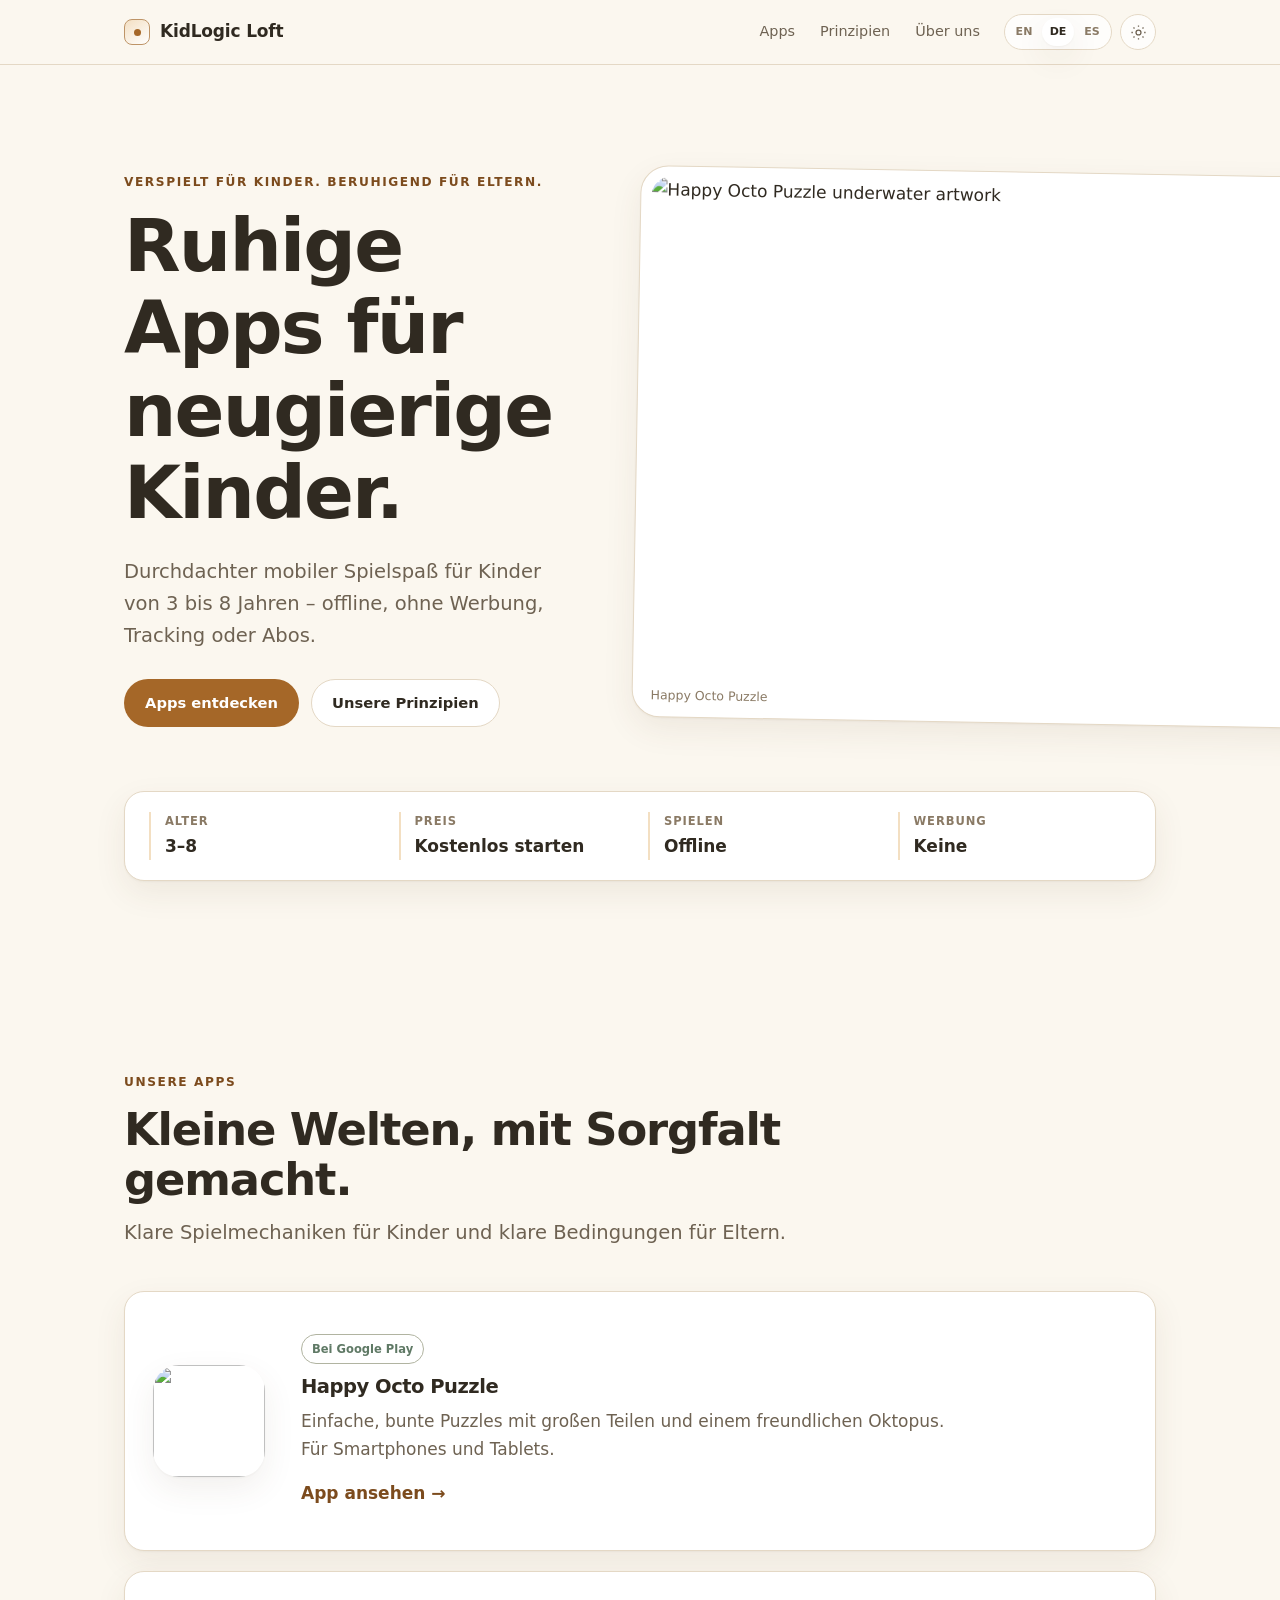
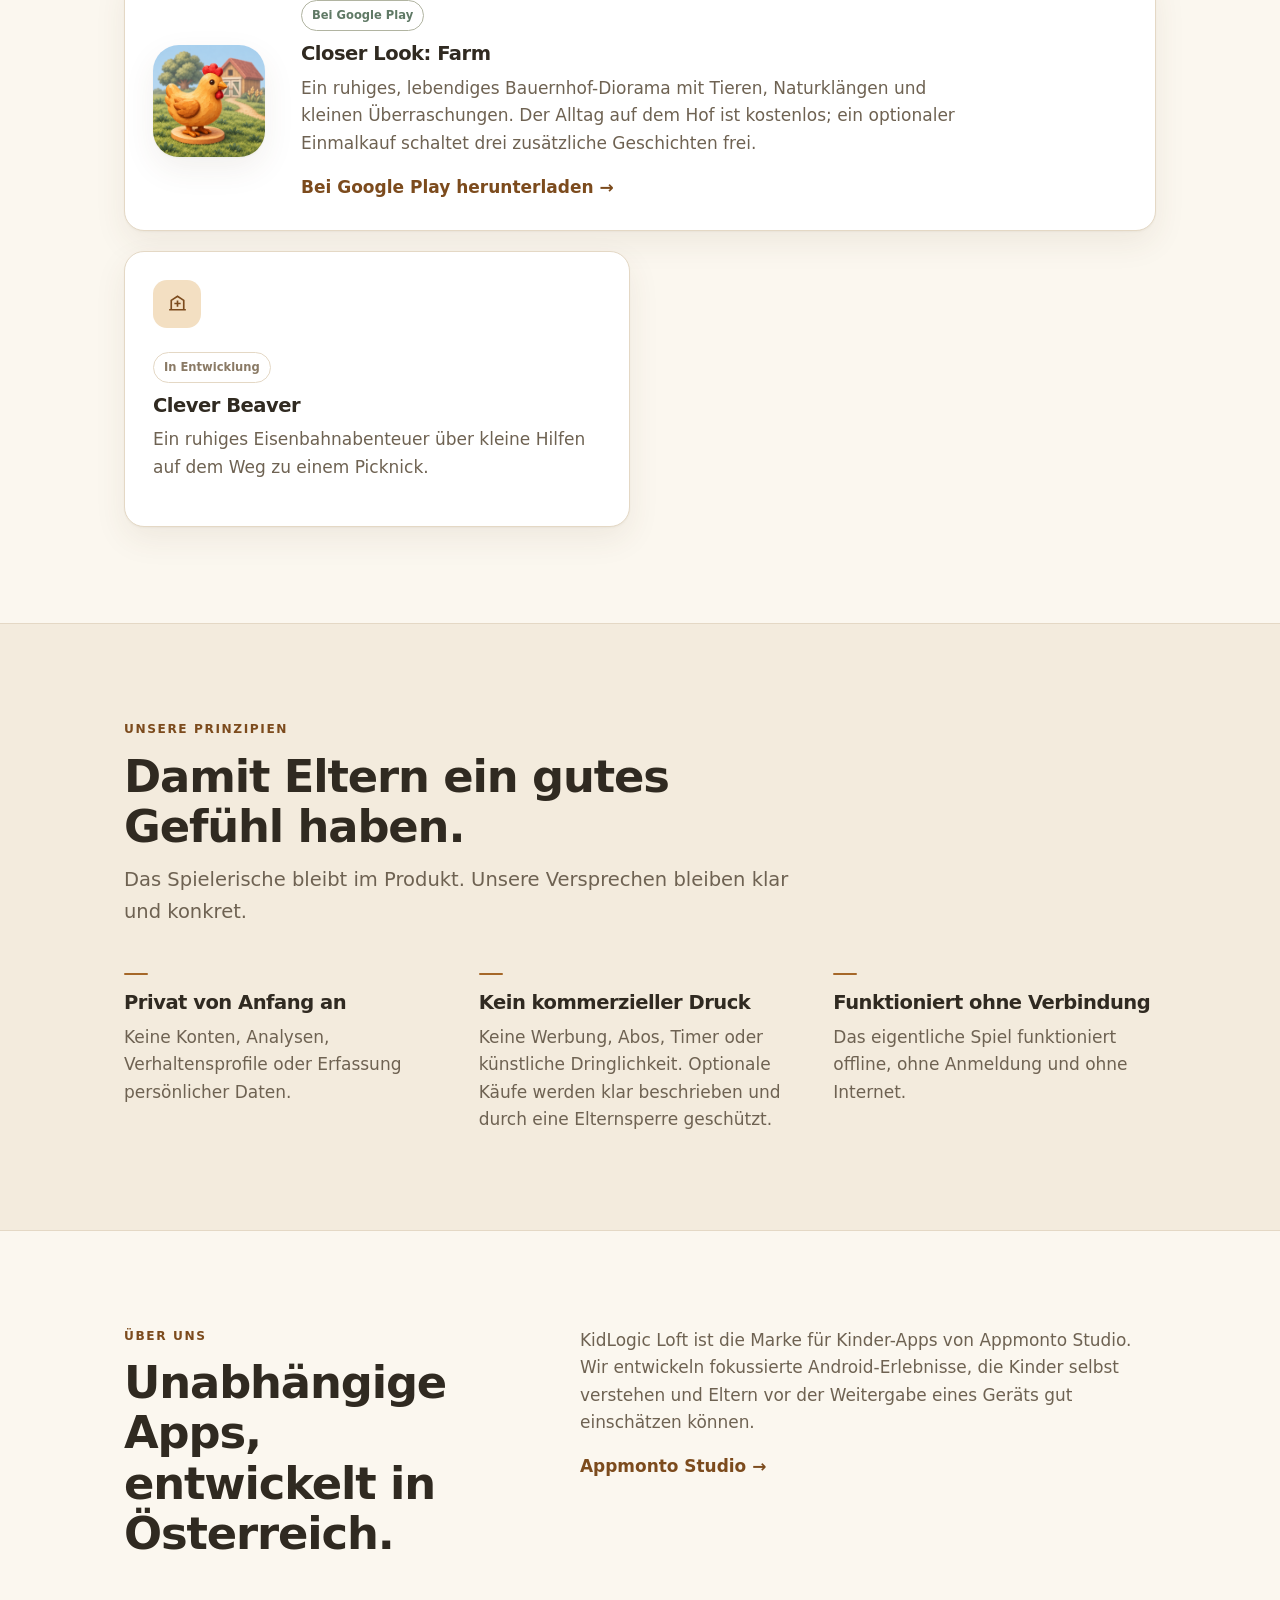
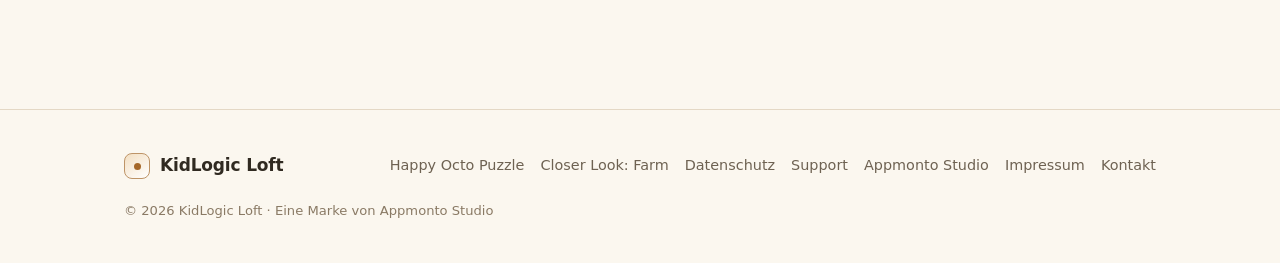
==== commit d171c020: "Reflect Closer Look Farm availability on Google Play" ====
--- a/de/index.html
+++ b/de/index.html
@@ -5,10 +5,10 @@
   <meta name="viewport" content="width=device-width, initial-scale=1.0" />
   <script>try{document.documentElement.dataset.theme=localStorage.getItem('kidlogic-theme')==='dark'?'dark':'light'}catch(_){document.documentElement.dataset.theme='light'}</script>
   <title>KidLogic Loft — Ruhige Kinder-Apps ohne Werbung und Lärm</title>
-  <meta name="description" content="KidLogic Loft entwickelt ruhige, werbefreie Apps für Kinder von 3 bis 8 Jahren. Sorgfältig gestaltete Puzzlespiele für Kinder und Eltern." />
+  <meta name="description" content="KidLogic Loft entwickelt ruhige, werbefreie Apps für Kinder von 3 bis 8 Jahren. Sorgfältig gestaltete Puzzles und ein lebendiges Bauernhof-Diorama für Kinder und Eltern." />
   <meta name="theme-color" content="#FBF7EF" />
   <meta property="og:title" content="KidLogic Loft — Ruhige Kinder-Apps ohne Werbung und Lärm" />
-  <meta property="og:description" content="KidLogic Loft entwickelt ruhige, werbefreie Apps für Kinder von 3 bis 8 Jahren. Sorgfältig gestaltete Puzzlespiele für Kinder und Eltern." />
+  <meta property="og:description" content="KidLogic Loft entwickelt ruhige, werbefreie Apps für Kinder von 3 bis 8 Jahren. Sorgfältig gestaltete Puzzles und ein lebendiges Bauernhof-Diorama für Kinder und Eltern." />
   <meta property="og:url" content="https://kidlogicloft.com/de/" /><meta property="og:type" content="website" />
   <meta property="og:image" content="https://kidlogicloft.com/apps/happy-octo-puzzle/banner.png" />
   <meta property="og:image:width" content="1024" /><meta property="og:image:height" content="500" />
@@ -17,7 +17,7 @@
   <link rel="icon" type="image/png" href="/favicon.png" /><link rel="apple-touch-icon" href="/apple-touch-icon.png" />
   <link rel="canonical" href="https://kidlogicloft.com/de/" />
   <link rel="alternate" hreflang="en" href="https://kidlogicloft.com/" /><link rel="alternate" hreflang="de" href="https://kidlogicloft.com/de/" /><link rel="alternate" hreflang="es" href="https://kidlogicloft.com/es/" /><link rel="alternate" hreflang="x-default" href="https://kidlogicloft.com/" />
-  <script type="application/ld+json">{"@context":"https://schema.org","@type":"Organization","name":"KidLogic Loft","url":"https://kidlogicloft.com","description":"KidLogic Loft entwickelt ruhige, werbefreie Apps für Kinder von 3 bis 8 Jahren. Sorgfältig gestaltete Puzzlespiele für Kinder und Eltern.","email":"hello@kidlogicloft.com","parentOrganization":{"@type":"Organization","name":"Appmonto Studio","url":"https://appmonto.com"}}</script>
+  <script type="application/ld+json">{"@context":"https://schema.org","@type":"Organization","name":"KidLogic Loft","url":"https://kidlogicloft.com","description":"KidLogic Loft entwickelt ruhige, werbefreie Apps für Kinder von 3 bis 8 Jahren. Sorgfältig gestaltete Puzzles und ein lebendiges Bauernhof-Diorama für Kinder und Eltern.","email":"hello@kidlogicloft.com","parentOrganization":{"@type":"Organization","name":"Appmonto Studio","url":"https://appmonto.com"}}</script>
   <link rel="stylesheet" href="/assets/site.css" />
 </head>
 <body>
@@ -28,15 +28,15 @@
     <div class="header-tools"><nav class="lang-switch" aria-label="Language"><a href="/" hreflang="en" lang="en">EN</a><a href="/de/" hreflang="de" lang="de" aria-current="page">DE</a><a href="/es/" hreflang="es" lang="es">ES</a></nav><button class="theme-toggle" type="button" data-theme-toggle data-label-dark="Dunkles Design verwenden" data-label-light="Helles Design verwenden" aria-label="Dunkles Design verwenden" aria-pressed="false"><svg class="theme-toggle__sun" viewBox="0 0 24 24" aria-hidden="true" fill="none" stroke="currentColor" stroke-width="1.8"><circle cx="12" cy="12" r="3.5"/><path d="M12 2v2M12 20v2M4.93 4.93l1.42 1.42M17.66 17.66l1.41 1.41M2 12h2M20 12h2M4.93 19.07l1.42-1.42M17.66 6.34l1.41-1.41"/></svg><svg class="theme-toggle__moon" viewBox="0 0 24 24" aria-hidden="true" fill="none" stroke="currentColor" stroke-width="1.8"><path d="M20 15.1A8.5 8.5 0 0 1 8.9 4a8.5 8.5 0 1 0 11.1 11.1Z"/></svg></button></div>
   </div></header>
   <main id="main">
-    <section class="hero"><div class="container hero-grid"><div class="hero-copy"><p class="eyebrow">Verspielt für Kinder. Beruhigend für Eltern.</p><h1>Ruhige Apps für neugierige Kinder.</h1><p class="lead">Durchdachter mobiler Spielspaß für Kinder von 3 bis 8 Jahren – offline, ohne Werbung, Tracking, Abos oder In-App-Käufe.</p><div class="button-row"><a class="button button--primary" href="#apps">Apps entdecken</a><a class="button button--ghost" href="#principles">Unsere Prinzipien</a></div></div><figure class="hero-art"><img src="/apps/happy-octo-puzzle/banner.png" alt="Happy Octo Puzzle underwater artwork" width="1024" height="500" /><figcaption>Happy Octo Puzzle</figcaption></figure></div><div class="container"><dl class="trust-bar"><div><dt>Alter</dt><dd>3–8</dd></div><div><dt>Preis</dt><dd>Kostenlos</dd></div><div><dt>Spielen</dt><dd>Offline</dd></div><div><dt>Werbung</dt><dd>Keine</dd></div></dl></div></section>
+    <section class="hero"><div class="container hero-grid"><div class="hero-copy"><p class="eyebrow">Verspielt für Kinder. Beruhigend für Eltern.</p><h1>Ruhige Apps für neugierige Kinder.</h1><p class="lead">Durchdachter mobiler Spielspaß für Kinder von 3 bis 8 Jahren – offline, ohne Werbung, Tracking oder Abos.</p><div class="button-row"><a class="button button--primary" href="#apps">Apps entdecken</a><a class="button button--ghost" href="#principles">Unsere Prinzipien</a></div></div><figure class="hero-art"><img src="/apps/happy-octo-puzzle/banner.png" alt="Happy Octo Puzzle underwater artwork" width="1024" height="500" /><figcaption>Happy Octo Puzzle</figcaption></figure></div><div class="container"><dl class="trust-bar"><div><dt>Alter</dt><dd>3–8</dd></div><div><dt>Preis</dt><dd>Kostenlos starten</dd></div><div><dt>Spielen</dt><dd>Offline</dd></div><div><dt>Werbung</dt><dd>Keine</dd></div></dl></div></section>
     <section id="apps"><div class="container"><div class="section-head"><p class="eyebrow">Unsere Apps</p><h2>Kleine Welten, mit Sorgfalt gemacht.</h2><p class="lead">Klare Spielmechaniken für Kinder und klare Bedingungen für Eltern.</p></div><div class="product-grid">
       <a class="product-card product-card--featured" href="/de/apps/happy-octo-puzzle/"><img class="product-icon" src="/apps/happy-octo-puzzle/icon.png" alt="" width="96" height="96" /><div><span class="status status--live">Bei Google Play</span><h3>Happy Octo Puzzle</h3><p>Einfache, bunte Puzzles mit großen Teilen und einem freundlichen Oktopus. Für Smartphones und Tablets.</p><span class="text-link">App ansehen →</span></div></a>
+      <a class="product-card product-card--featured" href="https://play.google.com/store/apps/details?id=com.appmonto.closerlook.farm"><img class="product-icon" src="/apps/closer-look-farm/icon.png" alt="" width="112" height="112" loading="lazy" /><div><span class="status status--live">Bei Google Play</span><h3>Closer Look: Farm</h3><p>Ein ruhiges, lebendiges Bauernhof-Diorama mit Tieren, Naturklängen und kleinen Überraschungen. Der Alltag auf dem Hof ist kostenlos; ein optionaler Einmalkauf schaltet drei zusätzliche Geschichten frei.</p><span class="text-link">Bei Google Play herunterladen →</span></div></a>
       <article class="product-card"><span class="product-symbol" aria-hidden="true"><svg viewBox="0 0 24 24" fill="none" stroke="currentColor" stroke-width="1.6"><path d="M4 18h16M6 18V9l6-4 6 4v9M9 12h6M12 9v6"/></svg></span><span class="status">In Entwicklung</span><h3>Clever Beaver</h3><p>Ein ruhiges Eisenbahnabenteuer über kleine Hilfen auf dem Weg zu einem Picknick.</p></article>
-      <article class="product-card"><span class="product-symbol" aria-hidden="true"><svg viewBox="0 0 24 24" fill="none" stroke="currentColor" stroke-width="1.6"><path d="M4 17c3-7 13-7 16 0M7 10c1.5-2 3-3 5-3s3.5 1 5 3M12 7V3"/></svg></span><span class="status">In Entwicklung</span><h3>Cozy Meadow Farm</h3><p>Ein stilles interaktives Diorama: Figuren werden durch Antippen lebendig und kommen danach wieder zur Ruhe.</p></article>
     </div></div></section>
-    <section id="principles" class="section-tint"><div class="container"><div class="section-head"><p class="eyebrow">Unsere Prinzipien</p><h2>Damit Eltern ein gutes Gefühl haben.</h2><p class="lead">Das Spielerische bleibt im Produkt. Unsere Versprechen bleiben klar und konkret.</p></div><div class="principles-grid"><article class="principle-card"><span class="line-icon" aria-hidden="true"></span><h3>Privat von Anfang an</h3><p>Keine Konten, Analysen, Verhaltensprofile oder Erfassung persönlicher Daten.</p></article><article class="principle-card"><span class="line-icon" aria-hidden="true"></span><h3>Kein kommerzieller Druck</h3><p>Keine Werbung, In-App-Käufe, Abos, Timer oder künstliche Dringlichkeit.</p></article><article class="principle-card"><span class="line-icon" aria-hidden="true"></span><h3>Funktioniert ohne Verbindung</h3><p>Das eigentliche Spiel funktioniert offline, ohne Anmeldung und ohne Internet.</p></article></div></div></section>
+    <section id="principles" class="section-tint"><div class="container"><div class="section-head"><p class="eyebrow">Unsere Prinzipien</p><h2>Damit Eltern ein gutes Gefühl haben.</h2><p class="lead">Das Spielerische bleibt im Produkt. Unsere Versprechen bleiben klar und konkret.</p></div><div class="principles-grid"><article class="principle-card"><span class="line-icon" aria-hidden="true"></span><h3>Privat von Anfang an</h3><p>Keine Konten, Analysen, Verhaltensprofile oder Erfassung persönlicher Daten.</p></article><article class="principle-card"><span class="line-icon" aria-hidden="true"></span><h3>Kein kommerzieller Druck</h3><p>Keine Werbung, Abos, Timer oder künstliche Dringlichkeit. Optionale Käufe werden klar beschrieben und durch eine Elternsperre geschützt.</p></article><article class="principle-card"><span class="line-icon" aria-hidden="true"></span><h3>Funktioniert ohne Verbindung</h3><p>Das eigentliche Spiel funktioniert offline, ohne Anmeldung und ohne Internet.</p></article></div></div></section>
     <section id="about"><div class="container about-grid"><div class="section-head"><p class="eyebrow">Über uns</p><h2>Unabhängige Apps, entwickelt in Österreich.</h2></div><div class="about-copy"><p>KidLogic Loft ist die Marke für Kinder-Apps von Appmonto Studio. Wir entwickeln fokussierte Android-Erlebnisse, die Kinder selbst verstehen und Eltern vor der Weitergabe eines Geräts gut einschätzen können.</p><a class="text-link" href="https://appmonto.com" rel="noopener">Appmonto Studio →</a></div></div></section>
   </main>
-  <footer class="site-footer"><div class="container footer-grid"><a class="brand" href="/de/"><span class="brand-mark" aria-hidden="true"></span><span>KidLogic Loft</span></a><nav class="footer-links" aria-label="Footer"><a href="/de/apps/happy-octo-puzzle/">Happy Octo Puzzle</a><a href="/de/privacy/">Datenschutz</a><a href="mailto:hello@kidlogicloft.com?subject=Support">Support</a><a href="https://appmonto.com" rel="noopener">Appmonto Studio</a><a href="https://appmonto.com/legal/" rel="noopener">Impressum</a><a href="mailto:hello@kidlogicloft.com">Kontakt</a></nav><small>© <span id="year">2026</span> KidLogic Loft · Eine Marke von Appmonto Studio</small></div></footer>
+  <footer class="site-footer"><div class="container footer-grid"><a class="brand" href="/de/"><span class="brand-mark" aria-hidden="true"></span><span>KidLogic Loft</span></a><nav class="footer-links" aria-label="Footer"><a href="/de/apps/happy-octo-puzzle/">Happy Octo Puzzle</a><a href="https://play.google.com/store/apps/details?id=com.appmonto.closerlook.farm">Closer Look: Farm</a><a href="/de/privacy/">Datenschutz</a><a href="mailto:hello@kidlogicloft.com?subject=Support">Support</a><a href="https://appmonto.com" rel="noopener">Appmonto Studio</a><a href="https://appmonto.com/legal/" rel="noopener">Impressum</a><a href="mailto:hello@kidlogicloft.com">Kontakt</a></nav><small>© <span id="year">2026</span> KidLogic Loft · Eine Marke von Appmonto Studio</small></div></footer>
   <script src="/assets/site.js" defer></script>
 </body></html>
